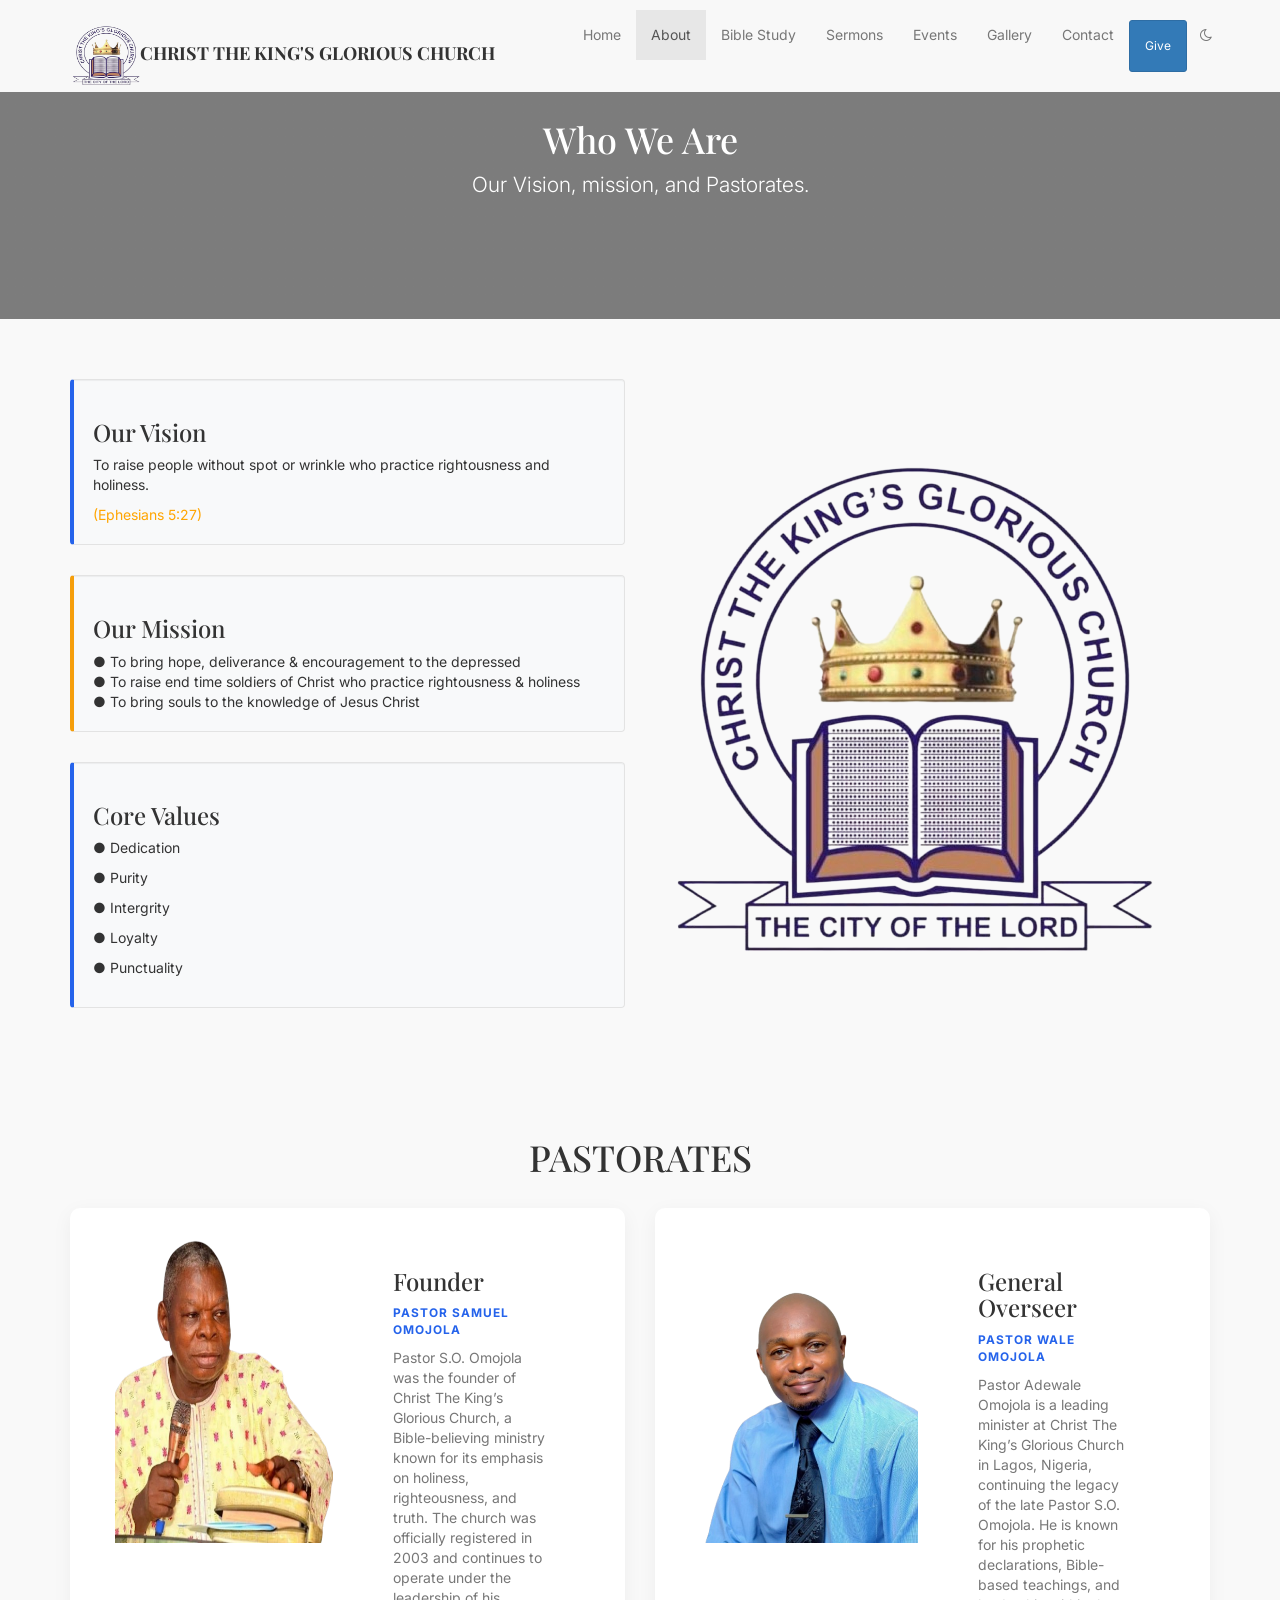
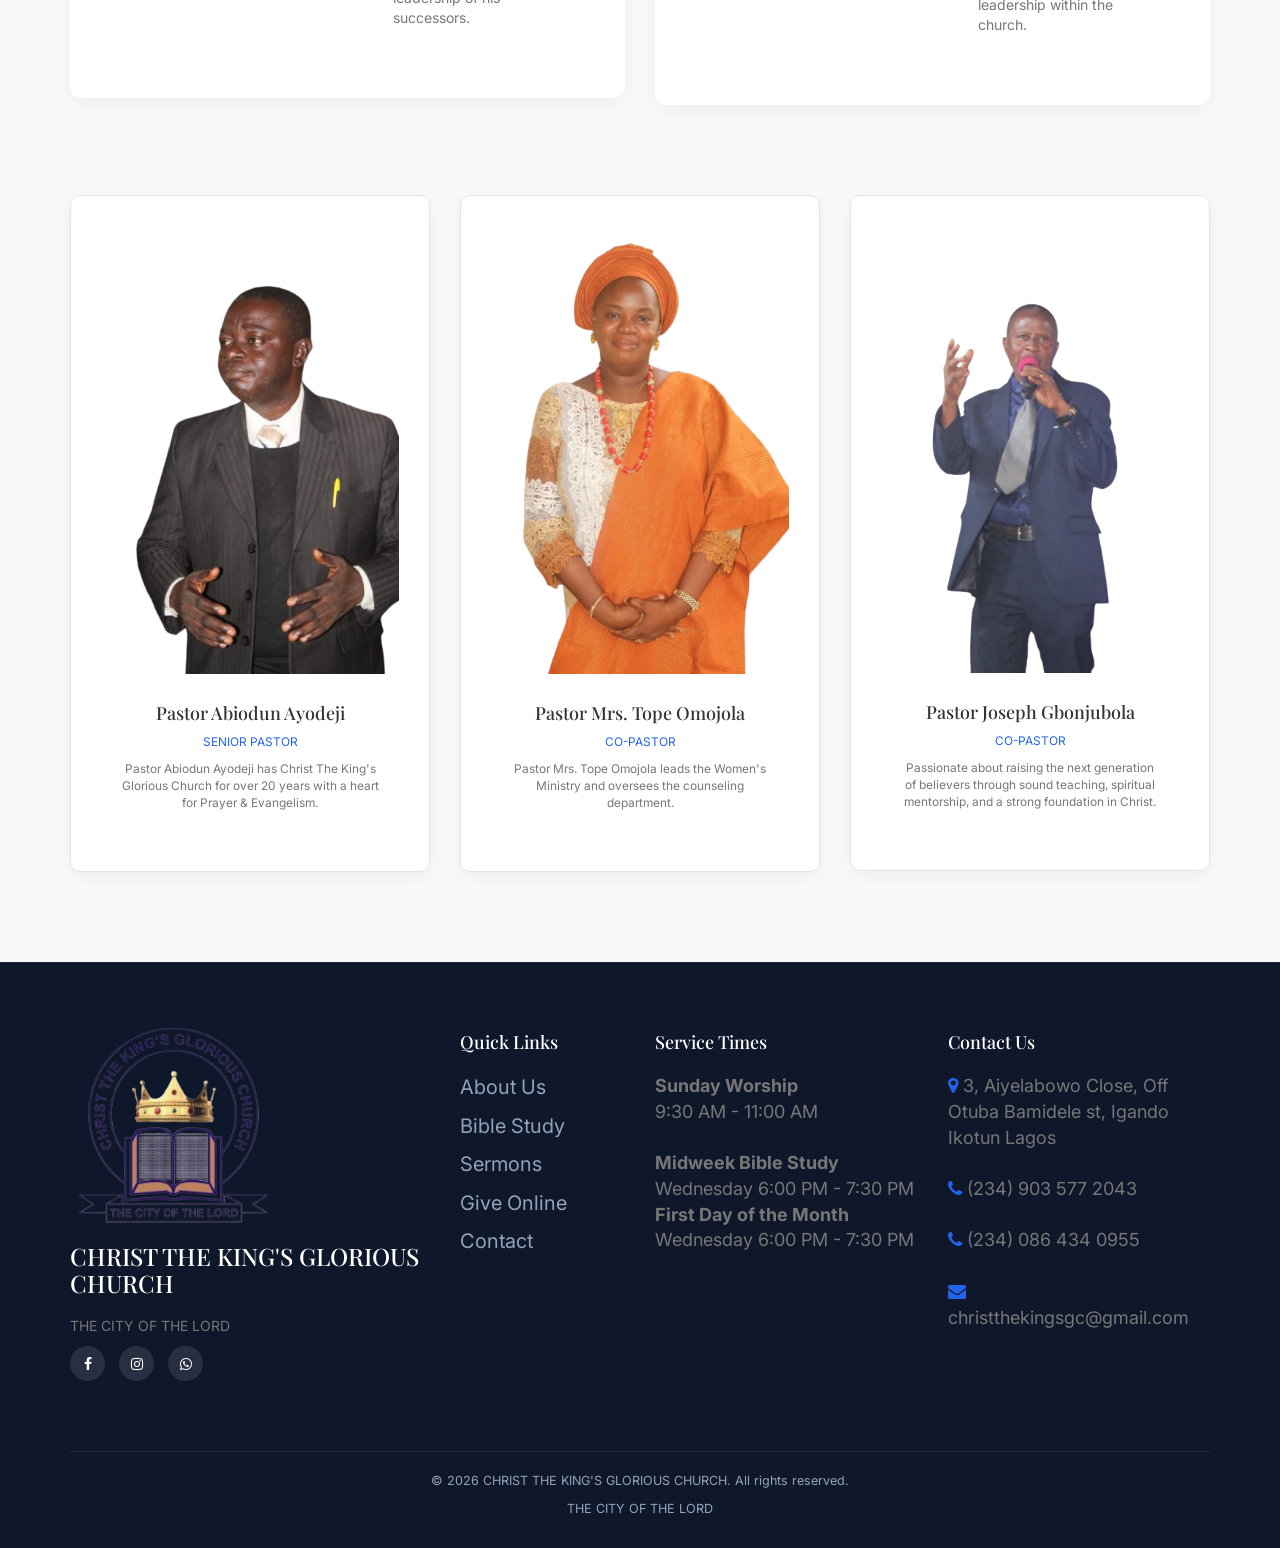
==== about.html @ 2be5fe41 "first commit" ====
<!DOCTYPE html>
<html lang="en">
<head>
    <meta charset="UTF-8">
    <meta name="viewport" content="width=device-width, initial-scale=1.0">
    <title>About Us - Grace Sanctuary</title>
    <link rel="stylesheet" href="https://maxcdn.bootstrapcdn.com/bootstrap/3.3.7/css/bootstrap.min.css">
    <link rel="stylesheet" href="https://cdnjs.cloudflare.com/ajax/libs/font-awesome/4.7.0/css/font-awesome.min.css">
    <link href="https://fonts.googleapis.com/css2?family=Inter:wght@300;400;600;700&family=Playfair+Display:wght@700&display=swap" rel="stylesheet">
    <link rel="stylesheet" href="./css/style.css">
    <style>
        /* DAILY DEVOTION */
.daily-devotion-section {
    background: #f8fafc;
    padding: 80px 0;
}

.devotion-card {
    background: #ffffff;
    padding: 50px;
    border-radius: 18px;
    box-shadow: 0 5px 25px rgba(0,0,0,0.06);
}

.devotion-header {
    margin-bottom: 50px;
    border-bottom: 1px solid #e5e7eb;
    padding-bottom: 30px;
}

.devotion-church {
    font-size: 20px;
    font-weight: 700;
    color: #2563eb;
    margin-bottom: 15px;
}

.devotion-title {
    font-size: 28px;
    font-weight: 700;
    margin-bottom: 20px;
}

.main-topic {
    font-size: 42px;
    font-weight: 700;
    margin-bottom: 15px;
    line-height: 1.3;
}

.scripture {
    font-size: 18px;
    color: #64748b;
}

.devotion-content h2 {
    margin-top: 40px;
    margin-bottom: 20px;
    font-size: 30px;
    font-weight: 700;
    color: #0f172a;
}

.devotion-content h3 {
    margin-top: 35px;
    margin-bottom: 20px;
    font-size: 24px;
    font-weight: 700;
}

.devotion-content h4 {
    margin-top: 30px;
    margin-bottom: 15px;
    font-size: 20px;
    font-weight: 600;
    color: #2563eb;
}

.devotion-content p,
.devotion-content li {
    font-size: 16px;
    line-height: 1.9;
    color: #475569;
}

.devotion-content ul,
.devotion-content ol {
    margin-bottom: 25px;
}

blockquote {
    border-left: 5px solid #2563eb;
    background: #f1f5f9;
    padding: 20px 25px;
    margin: 30px 0;
    font-style: italic;
    color: #334155;
    border-radius: 8px;
}

.closing-scripture {
    margin-top: 50px;
    padding: 30px;
    background: #eff6ff;
    border-radius: 15px;
}

.closing-scripture h3 {
    margin-top: 0;
    line-height: 1.6;
}

/* Mobile */
@media (max-width: 767px) {

    .devotion-card {
        padding: 25px;
    }

    .main-topic {
        font-size: 30px;
    }

    .devotion-title {
        font-size: 22px;
    }

    .devotion-content h2 {
        font-size: 24px;
    }

    .devotion-content h3 {
        font-size: 20px;
    }

    .devotion-content h4 {
        font-size: 18px;
    }

    .devotion-content p,
    .devotion-content li {
        font-size: 15px;
    }
}
    </style>
</head>
<body>

    <!-- Navigation -->
    <nav class="navbar navbar-default navbar-fixed-top transition">
        <div class="container">
            <div class="navbar-header">
                <button type="button" class="navbar-toggle collapsed" data-toggle="collapse" data-target="#navbar">
                    <span class="sr-only">Toggle navigation</span>
                    <span class="icon-bar"></span><span class="icon-bar"></span><span class="icon-bar"></span>
                </button>
                 <a class="navbar-brand font-serif" href="index.html">
                    <span class="brand-icon"><img src="./Assets/ckgc logo.png" alt="ckgc" height="60px" width="70px"></span>CHRIST THE KING'S GLORIOUS CHURCH
                </a>
            </div>
            <div id="navbar" class="navbar-collapse collapse">
                <ul class="nav navbar-nav navbar-right">
                    <li><a href="index.html">Home</a></li>
                    <li class="active"><a href="about.html">About</a></li>
                    <li><a href="daily-devotion.html">Bible Study</a></li>
                       <li><a href="sermons.html">Sermons</a></li>
                    <li><a href="events.html">Events</a></li>
                    <li><a href="gallery.html">Gallery</a></li>
                    <li><a href="contact.html">Contact</a></li>
                    <li><a href="give.html" class="btn btn-primary navbar-btn btn-sm text-white">Give</a></li>
                    <li><button id="theme-toggle" class="btn btn-link navbar-btn"><i class="fa fa-moon-o"></i></button></li>
                </ul>
            </div>
        </div>
    </nav>

    <!-- Page Header -->
    <div class="page-header-section text-white text-center"
        style="
        background: linear-gradient(rgba(0,0,0,0.5), rgba(0,0,0,0.5)),
                    url('./pg-headers/about.jpg');
        background-size: cover;
        background-position: center;
        background-repeat: no-repeat;
        padding: 100px 0;
    ">
        <div class="container">
            <h1 class="font-serif">Who We Are</h1>
            <p class="lead">Our Vision, mission, and Pastorates.</p>
        </div>
    </div>

    <!-- Mission Vision -->
    <section class="section-padding">
        <div class="container">
            <div class="row vertical-align">
                <div class="col-md-6 mb-30">
                    <div class="well bg-light border-left-primary">
                        <h3>Our Vision</h3>
                        <p>To raise people without spot or wrinkle who practice rightousness and holiness.</p>
                        <span style="color: #ffa500;">(Ephesians 5:27)</span>
                    </div>
                    <div class="well bg-light border-left-accent mt-30">
                        <h3>Our Mission</h3>
                        <span> ● To bring hope, deliverance & encouragement to the depressed</span> <br>
                        <span> ● To raise end time soldiers of Christ who practice rightousness & holiness</span> <br>
                        <span> ● To bring souls to the knowledge of Jesus Christ</span>
                    </div>
                    <div class="well bg-light border-left-primary mt-30">
                        <h3>Core Values</h3>
                        <p> ● Dedication</p>
                        <p> ● Purity</p>
                        <p> ● Intergrity</p>
                        <p> ● Loyalty</p>
                        <p> ● Punctuality</p>
                    </div>
                </div>
                <div class="col-md-6 mb-30 text-center">
                    <img src="./Assets/ckgc logo.png" alt="Church History" class="img-responsive img-rounded shadow-lg">
                </div>
            </div>
        </div>
    </section>

    <!-- Founder & General overseer -->
    <section class="section-padding-leaders">
             <div class="container">
            <div class="section-header text-center">
                <h1 class="font-serif">PASTORATES</h1>
                <br>
                <div class="divider"></div>
            </div>
            <div class="row">
                <!-- Founder -->
                 <div class="col-md-6 mb-30">
                    <div class="card p-0 overflow-hidden" style="border: none;">
                        <div class="row" style="margin:0;">
                            <div class="col-sm-6 p-0">
                                <img src="./Assets/Pastor Samuel.png" alt="General Overseer" class="img-responsive w-100 img-card-height">
                            </div>
                            <div class="col-sm-6 p-0 content-card-height card-flex">
                                <div class="p-30">
                                    <h3 class="font-serif mt-0">Founder</h3>
                                    <p class="text-primary text-uppercase small" style="font-weight: 700; letter-spacing: 1px;">Pastor Samuel Omojola</p>
                                    <p class="text-muted">Pastor S.O. Omojola was the founder of Christ The King’s Glorious Church, a Bible-believing ministry
                                         known for its emphasis on holiness, righteousness, and truth. 
                                         The church was officially registered in 2003 and continues to operate under the leadership of his successors.</p>
                                </div>
                            </div>
                        </div>
                    </div>
                </div>
                <!-- General Overseer -->
                <div class="col-md-6 mb-30">
                    <div class="card p-0 overflow-hidden" style="border: none;">
                        <div class="row" style="margin:0;">
                            <div class="col-sm-6 p-0">
                                <img src="./Assets/Pastor-wale.png" alt="General Overseer" class="img-responsive w-100 img-card-height">
                            </div>
                            <div class="col-sm-6 p-0 content-card-height card-flex">
                                <div class="p-30">
                                    <h3 class="font-serif mt-0">General Overseer</h3>
                                    <p class="text-primary text-uppercase small" style="font-weight: 700; letter-spacing: 1px;">Pastor Wale Omojola</p>
                                    <p class="text-muted">Pastor Adewale Omojola is a leading minister at Christ The King’s Glorious Church in Lagos, Nigeria, 
                                        continuing the legacy of the late Pastor S.O. Omojola. He is known for his prophetic declarations, Bible-based teachings, 
                                        and leadership within the church.
                                        </p>
                                </div>
                            </div>
                        </div>
                    </div>
                </div>
            </div>
        </div>
    </section>

    <!-- Leadership -->
    <section class="section-padding">
        <div class="container">
            <div class="section-header text-center">
                <div class="divider"></div>
            </div>
            <div class="row">
                <div class="col-md-4 mb-30">
                    <div class="card p-0 overflow-hidden">
                        <img src="./Assets/Pastor-Ayodeji.png" alt="Pastor Abiodun Ayodeji" class="img-responsive w-100">
                        <div class="card-body text-center p-20">
                            <h4>Pastor Abiodun Ayodeji</h4>
                            <p class="text-primary small text-uppercase">Senior Pastor</p>
                            <p class="text-muted small">Pastor Abiodun Ayodeji has Christ The King's Glorious Church for over 20 years with a heart for Prayer & Evangelism.</p>
                        </div>
                    </div>
                </div>
                <div class="col-md-4 mb-30">
                    <div class="card p-0 overflow-hidden">
                        <img src="./Assets/Pastor-tope.png" alt="Pastor Tope" class="img-responsive w-100">
                        <div class="card-body text-center p-20">
                            <h4>Pastor Mrs. Tope Omojola</h4>
                            <p class="text-primary small text-uppercase">Co-Pastor</p>
                            <p class="text-muted small">Pastor Mrs. Tope Omojola leads the Women's Ministry and oversees the counseling department.</p>
                        </div>
                    </div>
                </div>
                <div class="col-md-4 mb-30">
                    <div class="card p-0 overflow-hidden">
                        <img src="./Assets/Pastor_Joseph.png" alt="Min Joseph" class="img-responsive w-100">
                        <div class="card-body text-center p-20">
                            <h4>Pastor Joseph Gbonjubola</h4>
                            <p class="text-primary small text-uppercase">Co-Pastor</p>
                            <p class="text-muted small">Passionate about raising the next generation of believers through sound 
                                teaching, spiritual mentorship, and a strong foundation in Christ.</p>
                        </div>
                    </div>
                </div>
            </div>
        </div>
    </section>

    <!-- Footer -->
<footer class="footer-dark">
        <div class="container">
            <div class="row">
                <div class="col-md-4 mb-30">
                      <p>
                        <img src="./Assets/ckgc logo.png" alt="" width="200px" height="200px">
                    </p>
                    <h3 class="font-serif text-white">CHRIST THE KING'S GLORIOUS CHURCH</h3>
                    <p class="text-muted">THE CITY OF THE LORD</p>
                    <div class="social-links">
                        <a href="https://www.facebook.com/share/17ncp3UJPD/"><i class="fa fa-facebook"></i></a>
                        <a href="#"><i class="fa fa-instagram"></i></a>
                        <a href="https://wa.me/qr/27AWUNSNEN6XG1"><i class="fa fa-whatsapp"></i></a>
                    </div>
                </div>
                <div class="col-md-2 mb-30" style="font-size: 20px;">
                    <h4 class="text-white">Quick Links</h4>
                    <ul class="list-unstyled footer-links">
                        <li><a href="about.html">About Us</a></li>
                    <li><a href="daily-devotion.html">Bible Study</a></li>
                        <li><a href="sermons.html">Sermons</a></li>
                        <li><a href="give.html">Give Online</a></li>
                        <li><a href="contact.html">Contact</a></li>
                    </ul>
                </div>
                <div class="col-md-3 mb-30" style="font-size: 18px;">
                    <h4 class="text-white">Service Times</h4>
                    <ul class="list-unstyled text-muted">
                        <li><strong>Sunday Worship</strong><br>9:30 AM - 11:00 AM</li><br>
                        <li><strong>Midweek Bible Study</strong><br>Wednesday 6:00 PM - 7:30 PM</li>
                            <li><strong>First Day of the Month</strong><br>Wednesday 6:00 PM - 7:30 PM</li>
                    </ul>
                </div>
                <div class="col-md-3 mb-30" style="font-size: 18px;">
                    <h4 class="text-white">Contact Us</h4>
                    <ul class="list-unstyled contact-info text-muted" style="font-size: 18px;">
                        <li><i class="fa fa-map-marker text-primary"></i> 3, Aiyelabowo Close, Off Otuba Bamidele st, Igando Ikotun Lagos</li><br>
                        <li><i class="fa fa-phone text-primary"></i> (234) 903 577 2043</li><br>
                          <li><i class="fa fa-phone text-primary"></i> (234) 086 434 0955</li><br>
                        <li><i class="fa fa-envelope text-primary"></i> christthekingsgc@gmail.com</li>
                    </ul>
                </div>
            </div>
            <div class="footer-bottom text-center">
                <p>&copy; 2026 CHRIST THE KING'S GLORIOUS CHURCH. All rights reserved.</p>
                <span>THE CITY OF THE LORD</span>
            </div>
        </div>
    </footer>

    <script src="https://ajax.googleapis.com/ajax/libs/jquery/1.12.4/jquery.min.js"></script>
    <script src="https://maxcdn.bootstrapcdn.com/bootstrap/3.3.7/js/bootstrap.min.js"></script>
    <script src="./js/script.js"></script>
</body>
</html>
---- css/style.css ----
/* --- Variables & Base --- */
:root {
    --primary-color: #2563eb;
    --primary-dark: #1d4ed8;
    --accent-color: #f59e0b;
    --text-color: #333;
    --bg-color: #f9f9f9;
    --card-bg: #fff;
    --border-color: #e5e5e5;
}

html {
    scroll-behavior: smooth;
}

body {
    font-family: 'Inter', sans-serif;
    color: var(--text-color);
    background-color: var(--bg-color);
    -webkit-font-smoothing: antialiased;
    transition: background-color 0.3s, color 0.3s;
}

h1, h2, h3, h4, h5, h6, .font-serif {
    font-family: 'Playfair Display', serif;
}

/* --- Utilities --- */
.mt-0 { margin-top: 0; }
.mt-10 { margin-top: 10px; }
.mt-20 { margin-top: 20px; }
.mt-30 { margin-top: 30px; }
.mt-80 { margin-top: 80px; }
.mb-15 { margin-bottom: 15px; }
.mb-20 { margin-bottom: 20px; }
.mb-30 { margin-bottom: 30px; }
.mb-50 { margin-bottom: 50px; }
.p-20 { padding: 20px; }
.p-30 { padding: 30px; }
.section-padding { padding: 60px 0; }
.h-100 { height: 100%; }
.w-100 { width: 100%; }
.object-cover { object-fit: cover; }
.relative { position: relative; }

/* --- Colors --- */
.text-primary { color: var(--primary-color) !important; }
.bg-primary { background-color: var(--primary-color) !important; }
.bg-dark { background-color: #111 !important; color: #fff; }
.bg-light { background-color: #f8f9fa !important; }
.text-white { color: #fff !important; }
.text-muted-light { color: rgba(255,255,255,0.7); }

/* --- Navbar --- */
.navbar-default {
    background-color: rgba(255,255,255,0.95);
    border: none;
    box-shadow: 0 2px 10px rgba(0,0,0,0.05);
    padding: 10px;
}
.brand-logo {
    display: inline-block;
    height: 34px;
    width: auto;
    margin-right: 8px;
    margin-top: -7px;
    vertical-align: middle;
}
.navbar-brand { font-weight: 700; color: #333 !important; }

/* =========================
   Mobile Responsive Styles
========================= */
@media (max-width: 768px) {

    .navbar-default {
        padding: 8px 15px;
    }

    .navbar-brand {
        font-size: 16px;
        display: flex;
        align-items: center;
        max-width: 80%;
        white-space: nowrap;
        overflow: hidden;
        text-overflow: ellipsis;
    }

    .brand-logo {
        height: 28px;
        margin-right: 6px;
        margin-top: 0;
    }

    .navbar-toggle {
        margin-top: 8px;
        border: none;
        background: transparent !important;
    }

    .navbar-toggle .icon-bar {
        background-color: #333;
    }

    .navbar-nav {
        margin-top: 10px;
        text-align: center;
    }

    .navbar-nav > li > a {
        padding: 12px 15px;
        font-size: 15px;
    }
}

/* --- Hero --- */
.hero-section {
    position: relative;
    height: 85vh;
    background: url('https://picsum.photos/id/1029/1920/1080') no-repeat center center scroll;
    background-size: cover;
    display: flex;
    align-items: center;
    justify-content: center;
    color: #fff;
}
.hero-overlay {
    position: absolute;
    top: 0; left: 0; width: 100%; height: 100%;
    background: linear-gradient(to top, rgba(0,0,0,0.8), rgba(0,0,0,0.4));
}
.hero-content { position: relative; z-index: 2; }
.hero-content h1 { font-size: 4em; margin-bottom: 20px; margin-top: 60px; }
.hero-buttons .btn { margin: 10px; border-radius: 50px; padding: 15px 30px; font-weight: 600; }
.btn-outline-white { border: 2px solid #fff; color: #fff; background: transparent; }
.btn-outline-white:hover { background: #fff; color: #333; }

/* --- Cards & Panels --- */
.card {
    background: var(--card-bg);
    border-radius: 10px;
    padding: 30px;
    box-shadow: 0 5px 20px rgba(0,0,0,0.05);
    transition: transform 0.3s;
    border: 1px solid var(--border-color);
}
.card:hover { transform: translateY(-5px); }
.card-icon { font-size: 30px; margin-bottom: 20px; display: inline-block; padding: 15px; background: #eff6ff; border-radius: 50%; }

.ministry-card {
    position: relative;
    border-radius: 15px;
    overflow: hidden;
    height: 300px;
}
.ministry-card img { width: 100%; height: 100%; object-fit: cover; transition: transform 0.5s; }
.ministry-card:hover img { transform: scale(1.1); }
.ministry-overlay {
    position: absolute;
    bottom: 0; left: 0; width: 100%;
    background: linear-gradient(transparent, rgba(0,0,0,0.9));
    color: #fff;
    padding: 20px;
}

/* --- Sermons --- */
.sermon-card {
    background: var(--card-bg);
    border-radius: 10px;
    overflow: hidden;
    box-shadow: 0 4px 15px rgba(0,0,0,0.05);
}
.sermon-img { position: relative; height: 200px; }
.sermon-img img { width: 100%; height: 100%; object-fit: cover; }
.play-overlay {
    position: absolute; top: 0; left: 0; width: 100%; height: 100%;
    background: rgba(0,0,0,0.3);
    display: flex; align-items: center; justify-content: center;
    opacity: 0; transition: 0.3s;
    color: #fff; font-size: 40px;
}
.sermon-card:hover .play-overlay { opacity: 1; }
.sermon-content { padding: 20px; }
.sermon-content .meta { font-size: 0.8em; color: var(--primary-color); font-weight: 700; text-transform: uppercase; }

/* --- Marquee Animation --- */
.marquee-wrapper {
    overflow: hidden;
    position: relative;
    width: 100%;
    padding: 20px 0;
}

.marquee-track {
    display: flex;
    width: max-content;
    animation: scrollLeftToRight 40s linear infinite;
}

.marquee-item {
    height: 250px;
    width: 350px;
    object-fit: cover;
    border-radius: 10px;
    margin-right: 20px;
    box-shadow: 0 5px 15px rgba(0,0,0,0.1);
    flex-shrink: 0;
}

@keyframes scrollLeftToRight {
    0% {
        transform: translateX(-50%);
    }
    100% {
        transform: translateX(0);
    }
}

/* --- Dark Mode --- */
body.dark-mode {
    --bg-color: #121212;
    --card-bg: #1e1e1e;
    --text-color: #e5e5e5;
    --border-color: #333;
}
body.dark-mode .navbar-default {
    background-color: rgba(30,30,30,0.95);
    border-bottom: 1px solid #333;
}

body.dark-mode .navbar-default .navbar-brand,
body.dark-mode .navbar-default .navbar-nav > li > a { color: #fff !important; }
body.dark-mode .navbar-toggle .icon-bar { background-color: #fff; }

body.dark-mode .card,
body.dark-mode .panel,
body.dark-mode .well {
    background-color: var(--card-bg);
    border-color: var(--border-color);
}
body.dark-mode .bg-light { background-color: #181818 !important; }
body.dark-mode .text-muted { color: #aaa; }
body.dark-mode .card-icon { background: #333; }

/* --- Countdown --- */
.countdown-wrapper {
    max-width: 600px;
    margin: 30px auto 0;
}
#countdown .col-xs-3 {
    padding: 15px 5px;
}
#countdown span {
    display: block;
    font-size: 1.5em;
    font-weight: 700;
    line-height: 1;
}
#countdown small {
    display: block;
    font-size: 1.5em;
    text-transform: uppercase;
    margin-top: 5px;
    opacity: 0.8;
}

/* --- Footer --- */
.footer-dark { background: #0f172a; color: #94a3b8; padding: 60px 0 30px; border-top: 1px solid #1e293b; }
.footer-dark h3, .footer-dark h4 { color: #fff; margin-bottom: 20px; }
.footer-links li { margin-bottom: 10px; }
.footer-links a { color: #94a3b8; }
.footer-links a:hover { color: #fff; text-decoration: none; }
.social-links a { display: inline-block; width: 35px; height: 35px; background: rgba(255,255,255,0.1); color: #fff; text-align: center; line-height: 35px; border-radius: 50%; margin-right: 10px; }
.footer-bottom { border-top: 1px solid #1e293b; margin-top: 40px; padding-top: 20px; font-size: 0.9em; }

/* --- Animations --- */
.fade-in { animation: fadeIn 0.8s ease forwards; opacity: 0; transform: translateY(20px); }
.fade-in-up { animation: fadeInUp 1s ease forwards; opacity: 0; transform: translateY(30px); }
.delay-100 { animation-delay: 0.1s; }
.delay-200 { animation-delay: 0.2s; }

@keyframes fadeIn { to { opacity: 1; transform: translateY(0); } }
@keyframes fadeInUp { to { opacity: 1; transform: translateY(0); } }

/* --- Extras --- */
.page-header-section { padding: 80px 0; margin-bottom: 0; }
.btn-rounded { border-radius: 50px; }
.border-top-primary { border-top: 5px solid var(--primary-color); }
.vertical-align { display: flex; align-items: center; flex-wrap: wrap; }
.absolute-center { position: absolute; top: 50%; left: 50%; transform: translate(-50%, -50%); }
.border-left-primary { border-left: 4px solid var(--primary-color); }
.border-left-accent { border-left: 4px solid var(--accent-color); }

@media (max-width: 768px) {
    .vertical-align { display: block; }
    .hero-content h1 { font-size: 2.5em; }
    .hero-section { height: auto; padding-bottom: 50px; }
}

a.navbar-btn:hover {
    color: #000 !important;
}
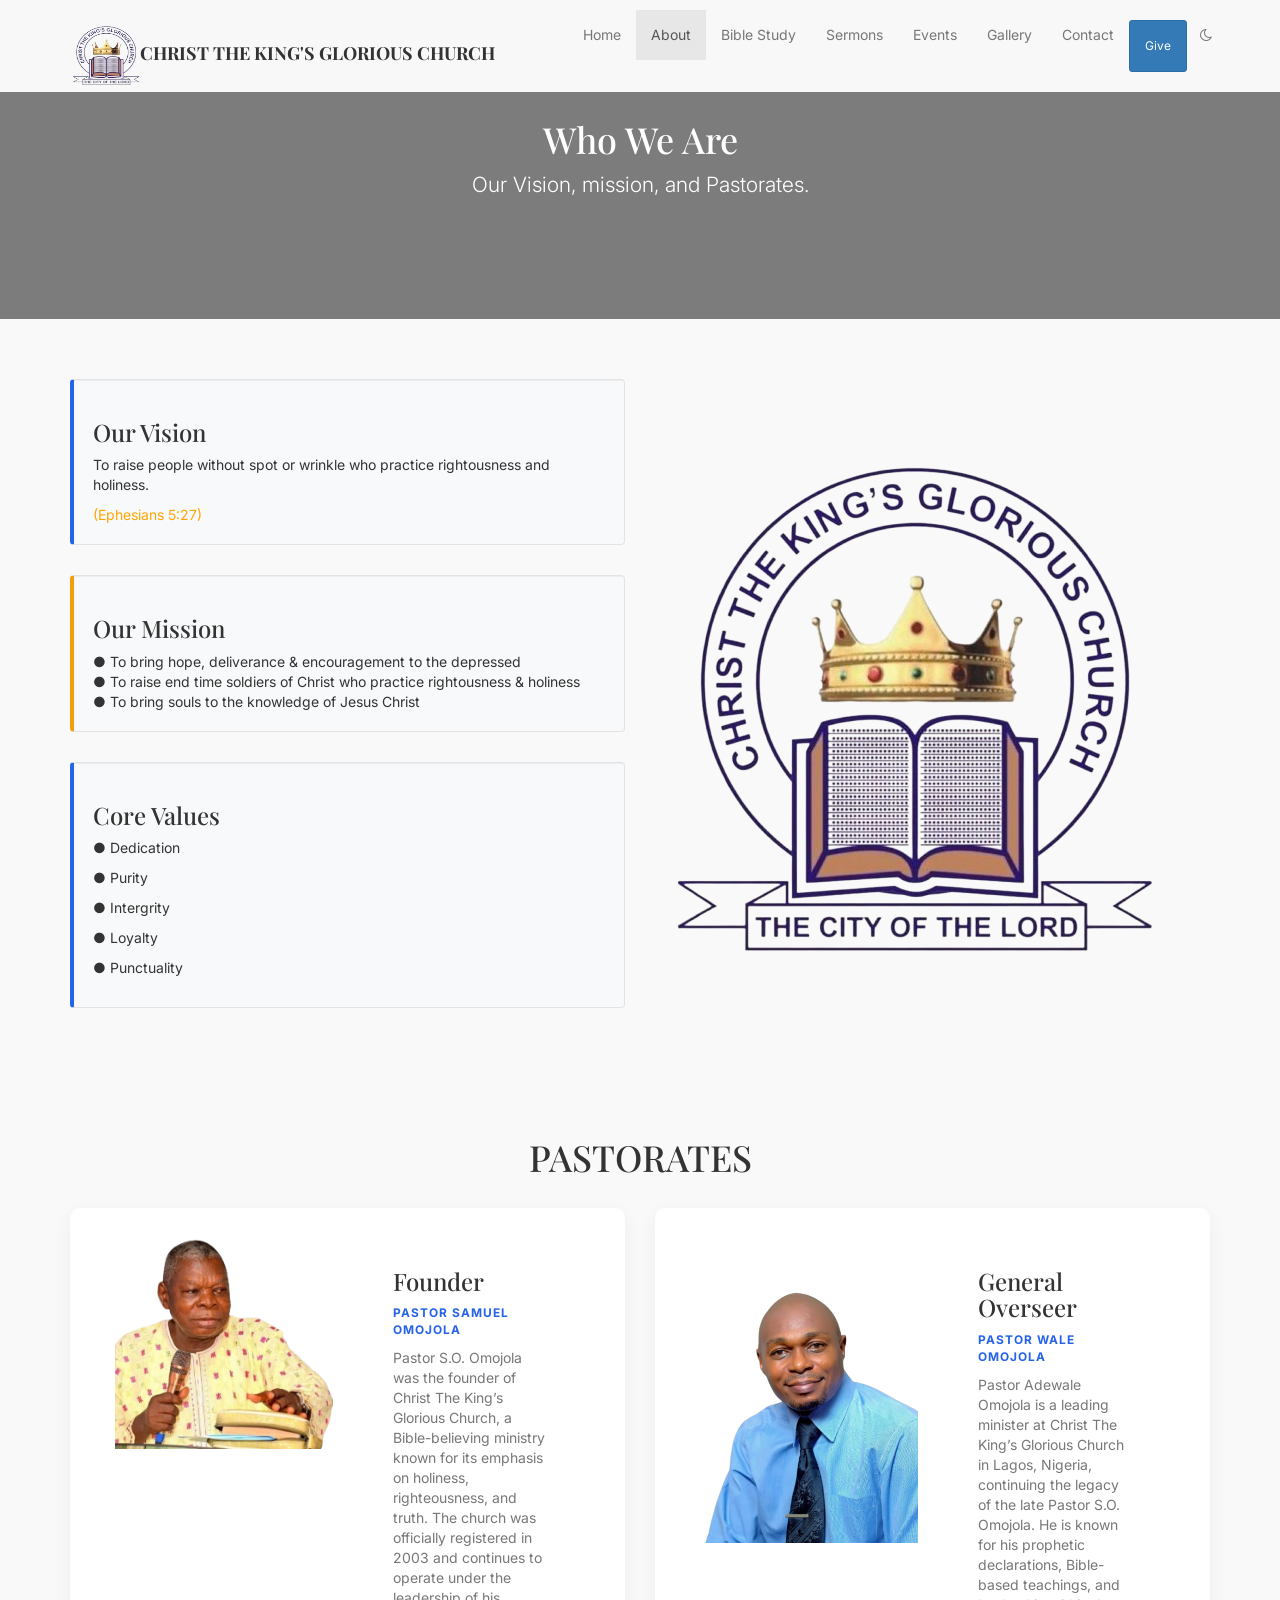
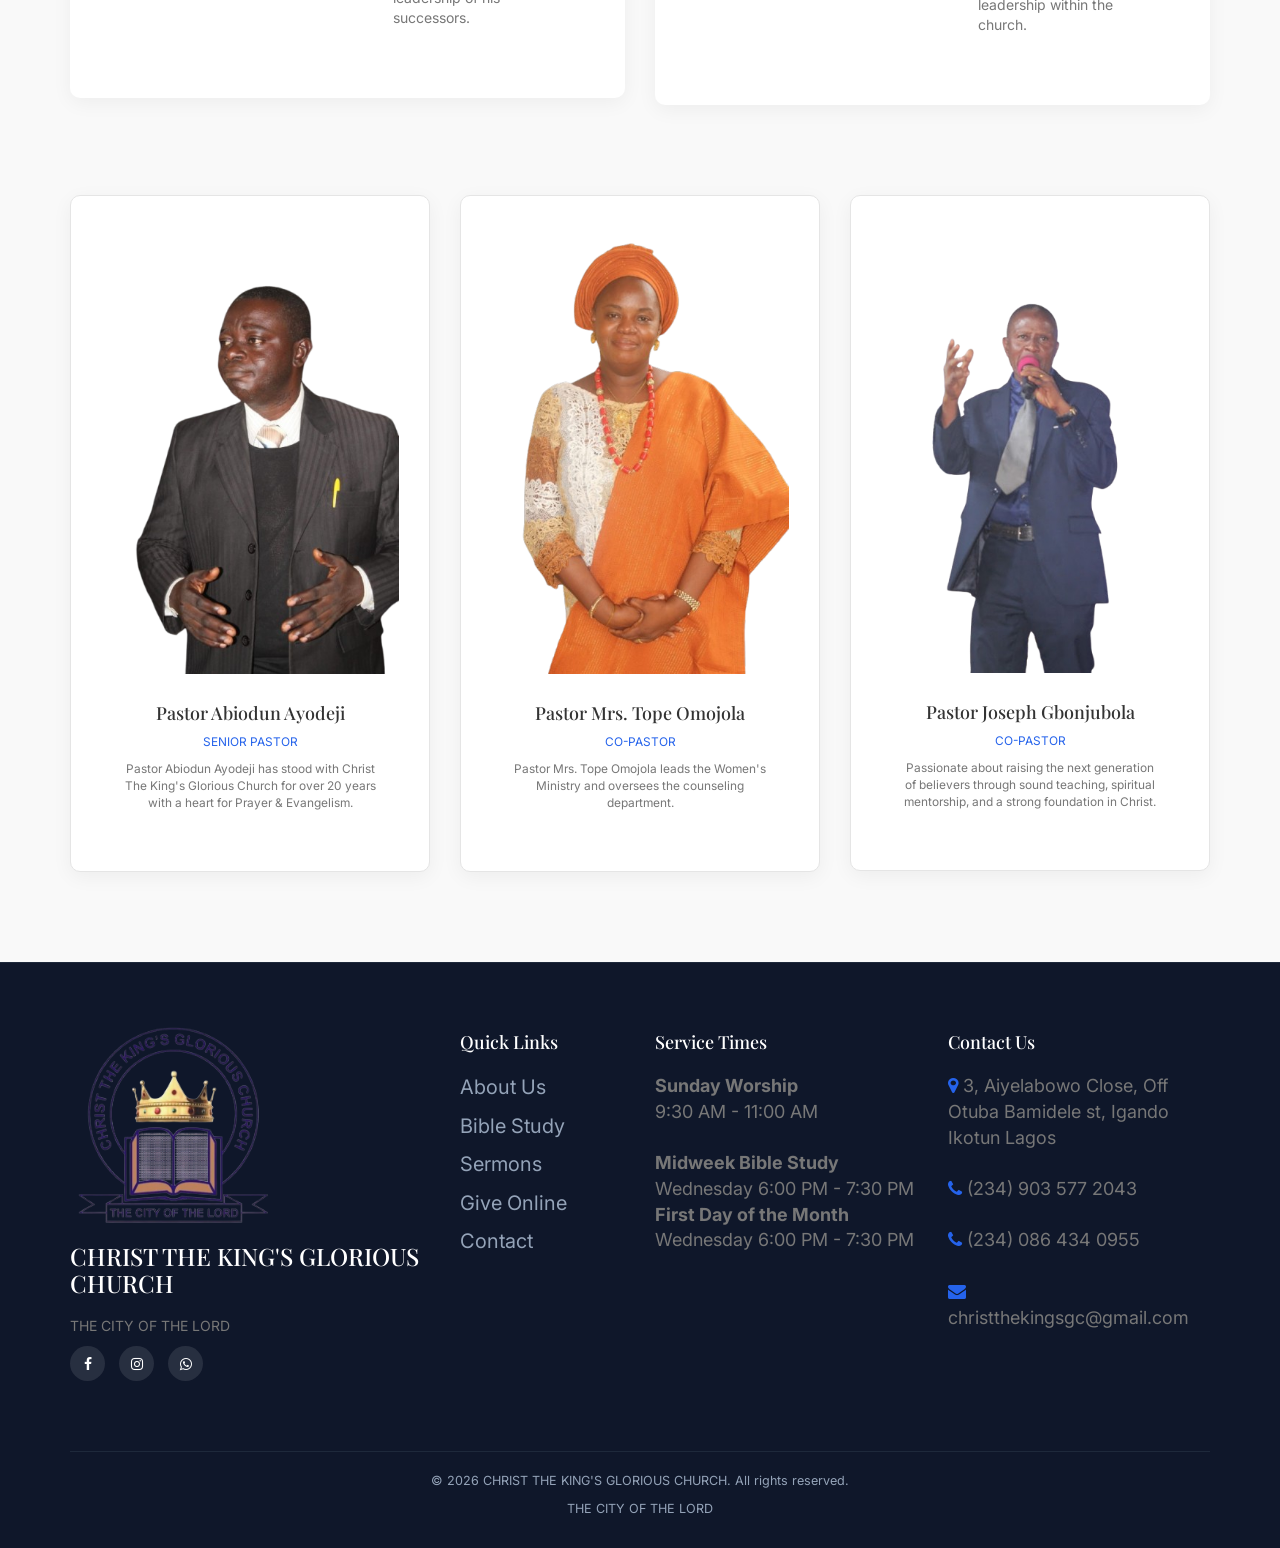
==== commit 316991a0: "update" ====
--- a/about.html
+++ b/about.html
@@ -3,13 +3,14 @@
 <head>
     <meta charset="UTF-8">
     <meta name="viewport" content="width=device-width, initial-scale=1.0">
-    <title>About Us - Grace Sanctuary</title>
+    <title>About Us - Christ The King's Glorious Church</title>
+    <link rel="icon" href="./Assets/favicon.ico">
     <link rel="stylesheet" href="https://maxcdn.bootstrapcdn.com/bootstrap/3.3.7/css/bootstrap.min.css">
     <link rel="stylesheet" href="https://cdnjs.cloudflare.com/ajax/libs/font-awesome/4.7.0/css/font-awesome.min.css">
     <link href="https://fonts.googleapis.com/css2?family=Inter:wght@300;400;600;700&family=Playfair+Display:wght@700&display=swap" rel="stylesheet">
     <link rel="stylesheet" href="./css/style.css">
     <style>
-        /* DAILY DEVOTION */
+        
 .daily-devotion-section {
     background: #f8fafc;
     padding: 80px 0;
@@ -287,7 +288,7 @@
                         <div class="card-body text-center p-20">
                             <h4>Pastor Abiodun Ayodeji</h4>
                             <p class="text-primary small text-uppercase">Senior Pastor</p>
-                            <p class="text-muted small">Pastor Abiodun Ayodeji has Christ The King's Glorious Church for over 20 years with a heart for Prayer & Evangelism.</p>
+                            <p class="text-muted small">Pastor Abiodun Ayodeji has stood with Christ The King's Glorious Church for over 20 years with a heart for Prayer & Evangelism.</p>
                         </div>
                     </div>
                 </div>
--- a/css/style.css
+++ b/css/style.css
@@ -37,7 +37,7 @@
 .mb-30 { margin-bottom: 30px; }
 .mb-50 { margin-bottom: 50px; }
 .p-20 { padding: 20px; }
-.p-30 { padding: 30px; }
+ .p-30 { padding: 30px; }
 .section-padding { padding: 60px 0; }
 .h-100 { height: 100%; }
 .w-100 { width: 100%; }
@@ -73,7 +73,7 @@
    Mobile Responsive Styles
 ========================= */
 @media (max-width: 768px) {
-
+    
     .navbar-default {
         padding: 8px 15px;
     }
